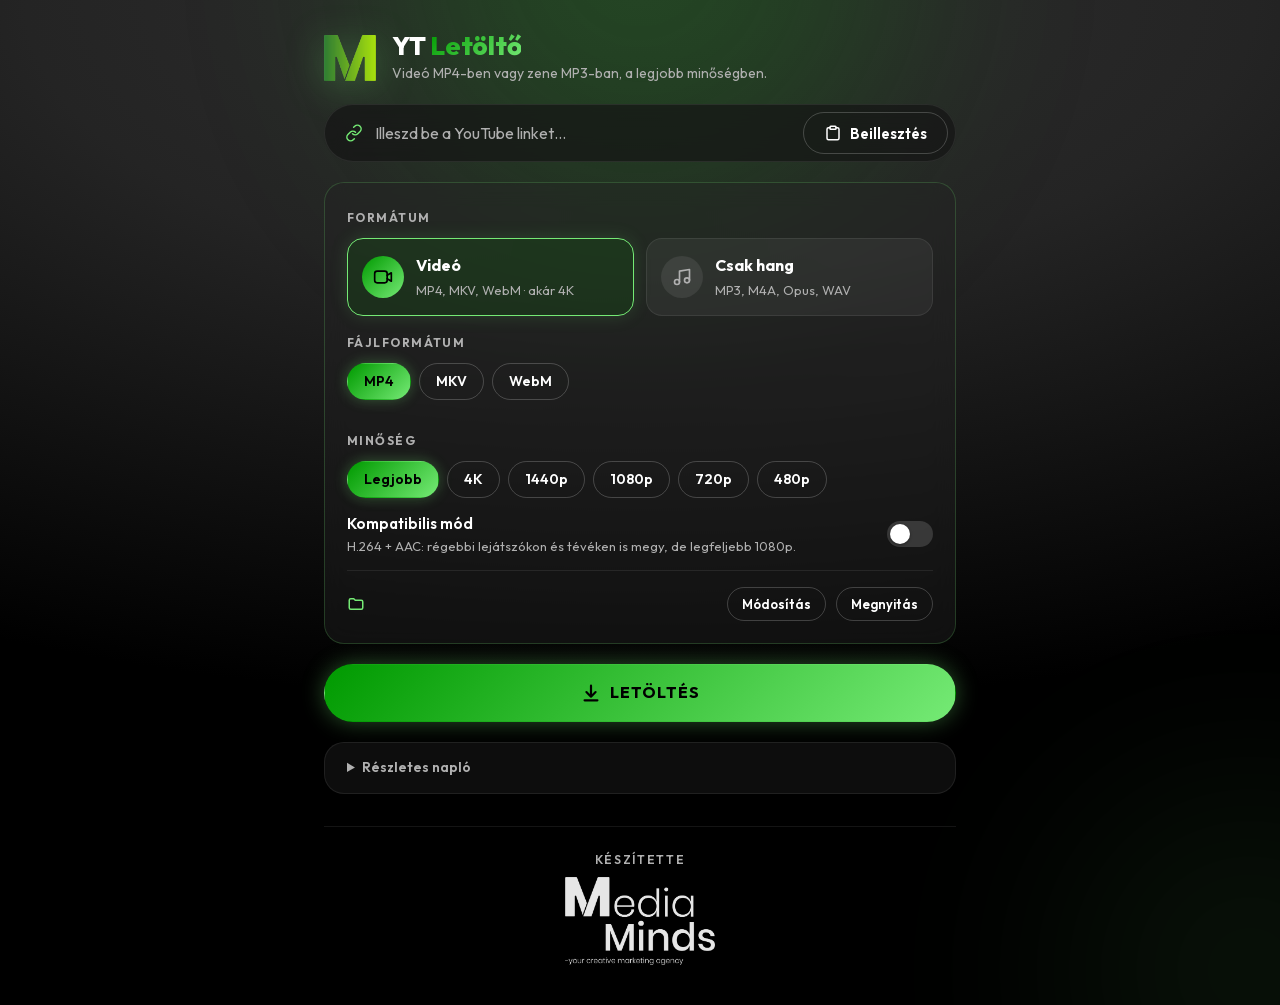
==== ytletolto/web/index.html @ e1b84806 "Lejátszási lista elemeinek kijelölése letöltésre" ====
<!doctype html>
<html lang="hu">
<head>
  <meta charset="utf-8">
  <meta name="viewport" content="width=device-width, initial-scale=1">
  <title>YT Letöltő</title>
  <link rel="stylesheet" href="app.css">
</head>
<body>
  <div class="glow glow-a"></div>
  <div class="glow glow-b"></div>

  <main class="page">
    <header class="brand">
      <img src="mm-mark.png" alt="MediaMinds" class="brand-logo">
      <div>
        <h1>YT <span class="gradient-text">Letöltő</span></h1>
        <p class="muted">Videó MP4-ben vagy zene MP3-ban, a legjobb minőségben.</p>
      </div>
    </header>

    <section class="hero">
      <form class="url-bar" id="url-form" autocomplete="off">
        <svg class="url-icon" viewBox="0 0 24 24" aria-hidden="true"><path d="M10 13a5 5 0 0 0 7.07 0l3-3a5 5 0 0 0-7.07-7.07l-1.5 1.5M14 11a5 5 0 0 0-7.07 0l-3 3a5 5 0 0 0 7.07 7.07l1.5-1.5"/></svg>
        <input id="url" type="url" placeholder="Illeszd be a YouTube linket…" spellcheck="false" aria-label="YouTube link">
        <button type="button" class="btn btn-ghost" id="paste-btn">
          <svg viewBox="0 0 24 24" aria-hidden="true"><rect x="8" y="3" width="8" height="4" rx="1"/><path d="M16 5h2a2 2 0 0 1 2 2v12a2 2 0 0 1-2 2H6a2 2 0 0 1-2-2V7a2 2 0 0 1 2-2h2"/></svg>
          Beillesztés
        </button>
      </form>

      <div class="preview" id="preview" hidden>
        <div class="thumb" id="thumb">
          <span class="badge" id="badge" hidden></span>
          <span class="duration" id="duration" hidden></span>
        </div>
        <div class="preview-body">
          <p class="eyebrow" id="preview-kind">Videó</p>
          <h2 id="title"></h2>
          <p class="muted" id="uploader"></p>
        </div>
      </div>
      <div class="preview preview-skeleton" id="skeleton" hidden>
        <div class="thumb shimmer"></div>
        <div class="preview-body">
          <div class="line shimmer" style="width: 30%"></div>
          <div class="line line-lg shimmer"></div>
          <div class="line shimmer" style="width: 45%"></div>
        </div>
      </div>
      <p class="inline-error" id="probe-error" hidden></p>
    </section>

    <section class="card playlist-card" id="playlist-card" aria-label="A lejátszási lista elemei" hidden>
      <div class="playlist-head">
        <div>
          <h3 class="card-title">A lista elemei</h3>
          <p class="hint" id="playlist-summary"></p>
        </div>
        <div class="playlist-bulk">
          <button type="button" class="btn btn-ghost btn-sm" data-select="all">Mind kijelölése</button>
          <button type="button" class="btn btn-ghost btn-sm" data-select="none">Kijelölés törlése</button>
          <button type="button" class="btn btn-ghost btn-sm" data-all="video">Mind videó</button>
          <button type="button" class="btn btn-ghost btn-sm" data-all="audio">Mind hang</button>
        </div>
      </div>
      <ol class="playlist-items" id="playlist-items"></ol>
      <div class="playlist-loading" id="playlist-loading" hidden>
        <div class="line shimmer"></div>
        <div class="line shimmer"></div>
        <div class="line shimmer"></div>
      </div>
      <p class="inline-error" id="playlist-error" hidden></p>
    </section>

    <!-- autocomplete="off": a motor ne állítsa vissza az űrlapot a mentett beállítások helyett -->
    <form class="card" autocomplete="off" onsubmit="return false">
      <h3 class="card-title" id="mode-title">Formátum</h3>
      <div class="format-grid" role="radiogroup" id="mode-grid">
        <label class="format-option">
          <input type="radio" name="mode" value="video" checked>
          <span class="format-box">
            <span class="format-icon"><svg viewBox="0 0 24 24"><rect x="2" y="5" width="15" height="14" rx="3"/><path d="m17 10 5-3v10l-5-3"/></svg></span>
            <span><strong>Videó</strong><small>MP4, MKV, WebM · akár 4K</small></span>
          </span>
        </label>
        <label class="format-option">
          <input type="radio" name="mode" value="audio">
          <span class="format-box">
            <span class="format-icon"><svg viewBox="0 0 24 24"><path d="M9 18V5l12-2v13"/><circle cx="6" cy="18" r="3"/><circle cx="18" cy="16" r="3"/></svg></span>
            <span><strong>Csak hang</strong><small>MP3, M4A, Opus, WAV</small></span>
          </span>
        </label>
      </div>

      <div class="format-options" id="video-options">
        <h3 class="card-title" id="video-format-title">Fájlformátum</h3>
        <div class="chips" role="radiogroup" id="container">
          <label><input type="radio" name="container" value="mp4" checked><span>MP4</span></label>
          <label><input type="radio" name="container" value="mkv"><span>MKV</span></label>
          <label><input type="radio" name="container" value="webm"><span>WebM</span></label>
        </div>
        <p class="hint" id="container-hint"></p>

        <h3 class="card-title">Minőség</h3>
        <div class="chips" role="radiogroup" id="quality">
          <label><input type="radio" name="quality" value="best" checked><span>Legjobb</span></label>
          <label><input type="radio" name="quality" value="2160"><span>4K</span></label>
          <label><input type="radio" name="quality" value="1440"><span>1440p</span></label>
          <label><input type="radio" name="quality" value="1080"><span>1080p</span></label>
          <label><input type="radio" name="quality" value="720"><span>720p</span></label>
          <label><input type="radio" name="quality" value="480"><span>480p</span></label>
        </div>
        <label class="switch-row" id="compatible-row">
          <span>
            <strong>Kompatibilis mód</strong>
            <small>H.264 + AAC: régebbi lejátszókon és tévéken is megy, de legfeljebb 1080p.</small>
          </span>
          <input type="checkbox" id="compatible" class="switch">
        </label>
      </div>

      <div class="format-options" id="audio-options" hidden>
        <h3 class="card-title" id="audio-format-title">Fájlformátum</h3>
        <div class="chips" role="radiogroup" id="audio-format">
          <label><input type="radio" name="audio_format" value="mp3" checked><span>MP3</span></label>
          <label><input type="radio" name="audio_format" value="m4a"><span>M4A</span></label>
          <label><input type="radio" name="audio_format" value="opus"><span>Opus</span></label>
          <label><input type="radio" name="audio_format" value="wav"><span>WAV</span></label>
        </div>
        <p class="hint" id="audio-format-hint"></p>
      </div>

      <label class="switch-row" id="playlist-row" hidden>
        <span>
          <strong>Teljes lejátszási lista</strong>
          <small>A videó egy lejátszási listához tartozik. Bekapcsolva a teljes listát letölti, nem csak ezt a videót; elemenként választhatsz videót vagy hangot.</small>
        </span>
        <input type="checkbox" id="playlist" class="switch">
      </label>

      <div class="folder-row">
        <svg viewBox="0 0 24 24" aria-hidden="true"><path d="M3 7a2 2 0 0 1 2-2h4l2 2h8a2 2 0 0 1 2 2v8a2 2 0 0 1-2 2H5a2 2 0 0 1-2-2z"/></svg>
        <span class="folder-path" id="folder" title=""></span>
        <button type="button" class="btn btn-ghost btn-sm" id="choose-folder">Módosítás</button>
        <button type="button" class="btn btn-ghost btn-sm" id="open-folder">Megnyitás</button>
      </div>
    </form>

    <section class="action">
      <button class="btn btn-primary" id="download-btn">
        <svg viewBox="0 0 24 24" aria-hidden="true"><path d="M12 4v12m0 0-5-5m5 5 5-5M5 20h14"/></svg>
        <span id="download-label">Letöltés</span>
      </button>

      <div class="progress-card" id="progress" hidden>
        <div class="progress-head">
          <span id="progress-label">Előkészítés…</span>
          <span class="progress-pct" id="progress-pct"></span>
        </div>
        <div class="bar"><div class="bar-fill" id="bar-fill"></div></div>
        <div class="progress-foot">
          <span class="muted" id="progress-meta"></span>
          <button class="btn btn-ghost btn-sm" id="cancel-btn">Mégse</button>
        </div>
      </div>

      <div class="result" id="result" hidden>
        <div class="result-icon" id="result-icon"></div>
        <div class="result-body">
          <strong id="result-title"></strong>
          <ul class="files" id="files"></ul>
        </div>
        <button class="btn btn-ghost btn-sm" id="result-close" aria-label="Bezárás">✕</button>
      </div>
    </section>

    <details class="log">
      <summary>Részletes napló</summary>
      <pre id="log"></pre>
    </details>

    <p class="warning-banner" id="tools-warning" hidden></p>

    <footer class="footer">
      <span>Készítette</span>
      <img src="mm-wordmark.png" alt="MediaMinds – your creative marketing agency">
    </footer>
  </main>

  <script src="app.js"></script>
</body>
</html>
---- ytletolto/web/app.css ----
/* Színvilág: a MediaMinds (mediaminds.hu) arculata – sötét háttér, zöld színátmenet, Outfit betű. */

@font-face {
  font-family: "Outfit";
  font-style: normal;
  font-weight: 300 800;
  font-display: swap;
  src: url(fonts/outfit-latin-ext.woff2) format("woff2");
  unicode-range: U+0100-02BA, U+02BD-02C5, U+02C7-02CC, U+02CE-02D7, U+02DD-02FF, U+0304, U+0308, U+0329, U+1D00-1DBF, U+1E00-1E9F, U+1EF2-1EFF, U+2020, U+20A0-20AB, U+20AD-20C4, U+2113, U+2C60-2C7F, U+A720-A7FF;
}

@font-face {
  font-family: "Outfit";
  font-style: normal;
  font-weight: 300 800;
  font-display: swap;
  src: url(fonts/outfit-latin.woff2) format("woff2");
  unicode-range: U+0000-00FF, U+0131, U+0152-0153, U+02BB-02BC, U+02C6, U+02DA, U+02DC, U+0304, U+0308, U+0329, U+2000-206F, U+20AC, U+2122, U+2191, U+2193, U+2212, U+2215, U+FEFF, U+FFFD;
}

:root {
  --bg: #242424;
  --bg-deep: #000000;
  --surface: rgba(255, 255, 255, 0.05);
  --surface-strong: rgba(255, 255, 255, 0.08);
  --border: rgba(255, 255, 255, 0.08);
  --border-strong: rgba(255, 255, 255, 0.2);
  --glass-border: rgba(117, 234, 117, 0.2);
  --text: #ffffff;
  --muted: #b0b0b0;
  --green: #009a00;
  --green-light: #75ea75;
  --gradient: linear-gradient(135deg, var(--green), var(--green-light));
  --on-gradient: #000000;
  --danger: #ff6b6b;
  --warning: #e3c341;
  --glow: 0 0 22px rgba(117, 234, 117, 0.35);
  --radius: 20px;
  --ease: cubic-bezier(0.25, 0.8, 0.25, 1);
  color-scheme: dark;
}

* { box-sizing: border-box; }

html, body { margin: 0; min-height: 100%; }

html { background: var(--bg-deep); }

body {
  background: radial-gradient(ellipse 120% 70% at 50% 0%, #2e2e2e 0%, var(--bg) 40%, var(--bg-deep) 100%) no-repeat;
  color: var(--text);
  font: 15px/1.55 "Outfit", "Segoe UI", -apple-system, BlinkMacSystemFont, system-ui, sans-serif;
  -webkit-font-smoothing: antialiased;
  overflow-x: hidden;
  user-select: none;
  -webkit-user-select: none;
}

svg { width: 18px; height: 18px; fill: none; stroke: currentColor; stroke-width: 2; stroke-linecap: round; stroke-linejoin: round; flex: none; }

[hidden] { display: none !important; }

.muted { color: var(--muted); }

.gradient-text { background: var(--gradient); -webkit-background-clip: text; background-clip: text; color: transparent; }

/* Háttér fény */
.glow { position: fixed; border-radius: 50%; filter: blur(110px); pointer-events: none; z-index: 0; }
.glow-a { width: 520px; height: 520px; background: var(--green); top: -300px; left: 50%; transform: translateX(-50%); opacity: 0.22; }
.glow-b { width: 380px; height: 380px; background: var(--green-light); bottom: -260px; right: -160px; opacity: 0.08; }

.page {
  position: relative;
  z-index: 1;
  max-width: 680px;
  margin: 0 auto;
  padding: 32px 24px 40px;
  display: flex;
  flex-direction: column;
  gap: 20px;
}

/* Fejléc */
.brand { display: flex; align-items: center; gap: 16px; }
.brand-logo { width: 52px; height: auto; filter: drop-shadow(0 6px 18px rgba(117, 234, 117, 0.3)); }
.brand h1 { margin: 0; font-size: 26px; font-weight: 800; letter-spacing: -0.01em; line-height: 1.1; }
.brand p { margin: 2px 0 0; font-size: 14px; }

/* Link mező */
.hero { display: flex; flex-direction: column; gap: 14px; }

.url-bar {
  display: flex;
  align-items: center;
  gap: 10px;
  padding: 7px 7px 7px 20px;
  background: rgba(20, 20, 20, 0.7);
  border: 1px solid var(--border);
  border-radius: 50px;
  backdrop-filter: blur(12px);
  transition: border-color 0.3s var(--ease), box-shadow 0.3s var(--ease);
}
.url-bar:focus-within { border-color: var(--green-light); box-shadow: 0 0 0 4px rgba(117, 234, 117, 0.12), var(--glow); }
.url-icon { color: var(--green-light); }
.url-bar input {
  flex: 1;
  min-width: 0;
  height: 42px;
  border: 0;
  outline: 0;
  background: transparent;
  color: var(--text);
  font: inherit;
  font-size: 16px;
  user-select: text;
  -webkit-user-select: text;
}
.url-bar input::placeholder { color: var(--muted); }

/* Gombok */
.btn {
  display: inline-flex;
  align-items: center;
  justify-content: center;
  gap: 8px;
  height: 42px;
  padding: 0 20px;
  border: 1px solid transparent;
  border-radius: 50px;
  font: inherit;
  font-weight: 600;
  color: var(--text);
  background: none;
  cursor: pointer;
  white-space: nowrap;
  transition: background 0.3s var(--ease), border-color 0.3s var(--ease), box-shadow 0.3s var(--ease), transform 0.15s var(--ease), opacity 0.2s;
}
.btn:active { transform: scale(0.97); }
.btn:focus-visible { outline: 2px solid var(--green-light); outline-offset: 3px; }
.btn-ghost { border-color: var(--border-strong); }
.btn-ghost:hover { border-color: var(--green-light); color: var(--green-light); }
.btn-sm { height: 34px; padding: 0 14px; font-size: 13px; }

.btn-primary {
  width: 100%;
  height: 58px;
  font-size: 16px;
  font-weight: 700;
  text-transform: uppercase;
  letter-spacing: 0.06em;
  color: var(--on-gradient);
  background: var(--gradient);
  box-shadow: var(--glow);
}
.btn-primary:hover { box-shadow: 0 0 34px rgba(117, 234, 117, 0.55); transform: translateY(-1px); }
.btn-primary svg { width: 22px; height: 22px; stroke-width: 2.4; }
.btn-primary:disabled { opacity: 0.4; cursor: not-allowed; box-shadow: none; transform: none; }

/* Előnézet */
.preview {
  display: grid;
  grid-template-columns: 200px 1fr;
  gap: 16px;
  padding: 12px;
  background: var(--surface);
  border: 1px solid var(--glass-border);
  border-radius: var(--radius);
  backdrop-filter: blur(12px);
  animation: rise 0.35s var(--ease);
}
.thumb {
  position: relative;
  aspect-ratio: 16 / 9;
  border-radius: 14px;
  background: var(--surface-strong) center / cover no-repeat;
  overflow: hidden;
}
.badge, .duration {
  position: absolute;
  padding: 2px 8px;
  border-radius: 50px;
  font-size: 12px;
  font-weight: 700;
  color: #fff;
  background: rgba(0, 0, 0, 0.75);
}
.badge { top: 8px; left: 8px; color: var(--on-gradient); background: var(--gradient); }
.duration { right: 8px; bottom: 8px; }
.preview-body { min-width: 0; display: flex; flex-direction: column; justify-content: center; gap: 4px; }
.preview-body h2 {
  margin: 0;
  font-size: 18px;
  line-height: 1.3;
  font-weight: 700;
  display: -webkit-box;
  -webkit-line-clamp: 2;
  -webkit-box-orient: vertical;
  overflow: hidden;
}
.preview-body p { margin: 0; font-size: 14px; }
.eyebrow { font-size: 12px !important; font-weight: 700; text-transform: uppercase; letter-spacing: 0.1em; color: var(--green-light); }

.line { height: 12px; border-radius: 6px; margin: 4px 0; }
.line-lg { height: 18px; width: 85%; }
.shimmer {
  background: linear-gradient(90deg, var(--surface-strong) 0%, rgba(117, 234, 117, 0.14) 50%, var(--surface-strong) 100%);
  background-size: 200% 100%;
  animation: shimmer 1.2s linear infinite;
}

.inline-error { margin: 0; padding: 10px 18px; border-radius: 50px; color: var(--danger); background: rgba(255, 107, 107, 0.1); font-size: 14px; }

/* Kártya */
.card {
  display: flex;
  flex-direction: column;
  gap: 14px;
  padding: 22px;
  background: rgba(36, 36, 36, 0.4);
  border: 1px solid var(--glass-border);
  border-radius: var(--radius);
  backdrop-filter: blur(12px);
}
.card-title { margin: 4px 0 -4px; font-size: 12px; font-weight: 700; text-transform: uppercase; letter-spacing: 0.12em; color: var(--muted); }
.format-options { display: flex; flex-direction: column; gap: 14px; }
.hint { margin: -4px 0 4px; color: var(--muted); font-size: 13px; }

.format-grid { display: grid; grid-template-columns: 1fr 1fr; gap: 12px; }
.format-option input, .chips input { position: absolute; opacity: 0; pointer-events: none; }
.format-box {
  display: flex;
  align-items: center;
  gap: 12px;
  padding: 14px;
  background: var(--surface);
  border: 1.5px solid var(--border);
  border-radius: 16px;
  cursor: pointer;
  transition: border-color 0.3s var(--ease), background 0.3s var(--ease), box-shadow 0.3s var(--ease);
}
.format-box:hover { border-color: var(--glass-border); }
.format-box strong { display: block; font-size: 16px; font-weight: 700; }
.format-box small { color: var(--muted); font-size: 13px; }
.format-icon { display: grid; place-items: center; width: 42px; height: 42px; border-radius: 50%; background: var(--surface-strong); color: var(--muted); transition: background 0.3s var(--ease), color 0.3s var(--ease); }
.format-icon svg { width: 20px; height: 20px; }
.format-option input:checked + .format-box { border-color: var(--green-light); background: rgba(0, 154, 0, 0.12); box-shadow: 0 0 18px rgba(117, 234, 117, 0.15); }
.format-option input:checked + .format-box .format-icon { background: var(--gradient); color: var(--on-gradient); }
.format-option input:focus-visible + .format-box { outline: 2px solid var(--green-light); outline-offset: 3px; }

.chips { display: flex; flex-wrap: wrap; gap: 8px; }
.chips span {
  display: inline-block;
  padding: 7px 16px;
  border: 1px solid var(--border-strong);
  border-radius: 50px;
  font-size: 14px;
  font-weight: 600;
  cursor: pointer;
  transition: all 0.3s var(--ease);
}
.chips span:hover { border-color: var(--green-light); color: var(--green-light); }
.chips input:checked + span { color: var(--on-gradient); background: var(--gradient); border-color: transparent; box-shadow: 0 0 14px rgba(117, 234, 117, 0.3); }
.chips input:disabled + span { opacity: 0.3; cursor: not-allowed; color: var(--text); border-color: var(--border-strong); }
.chips input:checked:disabled + span { color: var(--on-gradient); }
.chips input:focus-visible + span { outline: 2px solid var(--green-light); outline-offset: 3px; }

.switch-row { display: flex; align-items: center; justify-content: space-between; gap: 16px; cursor: pointer; }
.switch-row strong { display: block; font-size: 15px; font-weight: 600; }
.switch-row small { display: block; color: var(--muted); font-size: 13px; }
.switch {
  appearance: none;
  -webkit-appearance: none;
  flex: none;
  position: relative;
  width: 46px;
  height: 26px;
  margin: 0;
  border-radius: 50px;
  background: rgba(255, 255, 255, 0.15);
  cursor: pointer;
  transition: background 0.3s var(--ease), box-shadow 0.3s var(--ease);
}
.switch::after {
  content: "";
  position: absolute;
  top: 3px;
  left: 3px;
  width: 20px;
  height: 20px;
  border-radius: 50%;
  background: #fff;
  box-shadow: 0 1px 3px rgba(0, 0, 0, 0.4);
  transition: transform 0.3s var(--ease), background 0.3s var(--ease);
}
.switch:checked { background: var(--gradient); box-shadow: 0 0 12px rgba(117, 234, 117, 0.35); }
.switch:checked::after { transform: translateX(20px); background: #000; }
.switch:focus-visible { outline: 2px solid var(--green-light); outline-offset: 3px; }


/* Lejátszási lista elemei */
.playlist-card { animation: rise 0.35s var(--ease); }
.playlist-head { display: flex; align-items: flex-start; justify-content: space-between; gap: 12px; flex-wrap: wrap; }
.playlist-head .hint { margin: 8px 0 0; }
.playlist-bulk { display: flex; gap: 8px; flex-wrap: wrap; }
.playlist-select { flex: none; width: 18px; height: 18px; accent-color: var(--accent, #6ee787); cursor: pointer; }
.playlist-item.unselected .playlist-text, .playlist-item.unselected .playlist-thumb { opacity: 0.45; }
.playlist-items {
  list-style: none;
  margin: 0 -8px;
  padding: 0;
  max-height: 340px;
  overflow-y: auto;
  display: flex;
  flex-direction: column;
  gap: 2px;
}
.playlist-item { display: flex; align-items: center; gap: 12px; padding: 6px 8px; border-radius: 12px; transition: background 0.2s var(--ease); }
.playlist-item:hover { background: var(--surface); }
.playlist-index { flex: none; width: 28px; text-align: right; color: var(--muted); font-size: 13px; font-variant-numeric: tabular-nums; }
.playlist-thumb { flex: none; width: 64px; aspect-ratio: 16 / 9; object-fit: cover; border-radius: 8px; background: var(--surface-strong); }
.playlist-text { flex: 1; min-width: 0; display: flex; flex-direction: column; }
.playlist-title { overflow: hidden; text-overflow: ellipsis; white-space: nowrap; font-size: 14px; font-weight: 600; }
.playlist-text small { color: var(--muted); font-size: 12px; font-variant-numeric: tabular-nums; }
.playlist-loading { display: flex; flex-direction: column; gap: 10px; }
.playlist-loading .line { height: 36px; border-radius: 12px; margin: 0; }

.segmented { flex: none; display: inline-flex; padding: 3px; border: 1px solid var(--border-strong); border-radius: 50px; }
.segmented button {
  height: 28px;
  padding: 0 12px;
  border: 0;
  border-radius: 50px;
  font: inherit;
  font-size: 13px;
  font-weight: 600;
  color: var(--muted);
  background: none;
  cursor: pointer;
  transition: color 0.2s var(--ease), background 0.2s var(--ease);
}
.segmented button:hover { color: var(--green-light); }
.segmented button[aria-pressed="true"] { color: var(--on-gradient); background: var(--gradient); }
.segmented button:focus-visible { outline: 2px solid var(--green-light); outline-offset: 2px; }
.segmented button:disabled { cursor: not-allowed; opacity: 0.6; }

.folder-row {
  display: flex;
  align-items: center;
  gap: 10px;
  padding-top: 16px;
  border-top: 1px solid var(--border);
  color: var(--green-light);
}
.folder-path { flex: 1; min-width: 0; overflow: hidden; text-overflow: ellipsis; white-space: nowrap; color: var(--text); font-size: 14px; direction: rtl; text-align: left; }

/* Folyamat és eredmény */
.action { display: flex; flex-direction: column; gap: 14px; }

.progress-card, .result {
  padding: 18px 22px;
  background: rgba(36, 36, 36, 0.4);
  border: 1px solid var(--glass-border);
  border-radius: var(--radius);
  backdrop-filter: blur(12px);
  animation: rise 0.35s var(--ease);
}
.progress-head, .progress-foot { display: flex; align-items: center; justify-content: space-between; gap: 12px; }
.progress-head { font-weight: 600; }
.progress-pct { font-variant-numeric: tabular-nums; font-size: 24px; font-weight: 800; background: var(--gradient); -webkit-background-clip: text; background-clip: text; color: transparent; }
.progress-foot { margin-top: 10px; font-size: 13px; font-variant-numeric: tabular-nums; }
.bar { height: 10px; margin-top: 12px; border-radius: 50px; background: rgba(255, 255, 255, 0.08); overflow: hidden; }
.bar-fill { height: 100%; width: 0%; border-radius: inherit; background: var(--gradient); box-shadow: 0 0 12px rgba(117, 234, 117, 0.6); transition: width 0.25s ease-out; }
.bar.indeterminate .bar-fill { width: 35% !important; animation: slide 1.1s ease-in-out infinite; }

.result { display: flex; align-items: flex-start; gap: 14px; }
.result-icon { display: grid; place-items: center; flex: none; width: 38px; height: 38px; border-radius: 50%; font-weight: 800; }
.result.ok .result-icon { color: var(--on-gradient); background: var(--gradient); box-shadow: var(--glow); }
.result.fail .result-icon { color: #fff; background: var(--danger); }
.result-body { flex: 1; min-width: 0; padding-top: 7px; }
.files { list-style: none; margin: 8px 0 0; padding: 0; display: flex; flex-direction: column; gap: 6px; }
.files li { display: flex; align-items: center; gap: 10px; }
.files span { flex: 1; min-width: 0; overflow: hidden; text-overflow: ellipsis; white-space: nowrap; font-size: 14px; color: var(--muted); }

/* Napló */
.log { padding: 4px 22px; border: 1px solid var(--border); border-radius: var(--radius); background: var(--surface); }
.log summary { padding: 10px 0; cursor: pointer; color: var(--muted); font-size: 14px; font-weight: 600; }
.log summary:hover { color: var(--green-light); }
.log pre {
  max-height: 220px;
  margin: 0 0 14px;
  overflow: auto;
  font: 12px/1.6 ui-monospace, "Cascadia Mono", Consolas, Menlo, monospace;
  color: var(--muted);
  white-space: pre-wrap;
  word-break: break-all;
  user-select: text;
  -webkit-user-select: text;
}
.log .warning { color: var(--warning); }
.log .error { color: var(--danger); }

.warning-banner { margin: 0; padding: 12px 18px; border-radius: 14px; background: rgba(227, 195, 65, 0.1); color: var(--warning); font-size: 14px; }

/* Lábléc */
.footer { display: flex; flex-direction: column; align-items: center; gap: 8px; margin-top: 12px; padding-top: 24px; border-top: 1px solid var(--border); }
.footer span { font-size: 12px; font-weight: 600; text-transform: uppercase; letter-spacing: 0.14em; color: var(--muted); }
.footer img { width: 150px; height: auto; opacity: 0.9; }

@keyframes rise { from { opacity: 0; transform: translateY(8px); } to { opacity: 1; transform: none; } }
@keyframes shimmer { to { background-position: -200% 0; } }
@keyframes slide { 0% { transform: translateX(-100%); } 100% { transform: translateX(290%); } }

@media (max-width: 560px) {
  .preview { grid-template-columns: 1fr; }
  .format-grid { grid-template-columns: 1fr; }
  .playlist-thumb { display: none; }
}

@media (prefers-reduced-motion: reduce) {
  *, *::before, *::after { animation: none !important; transition: none !important; }
}
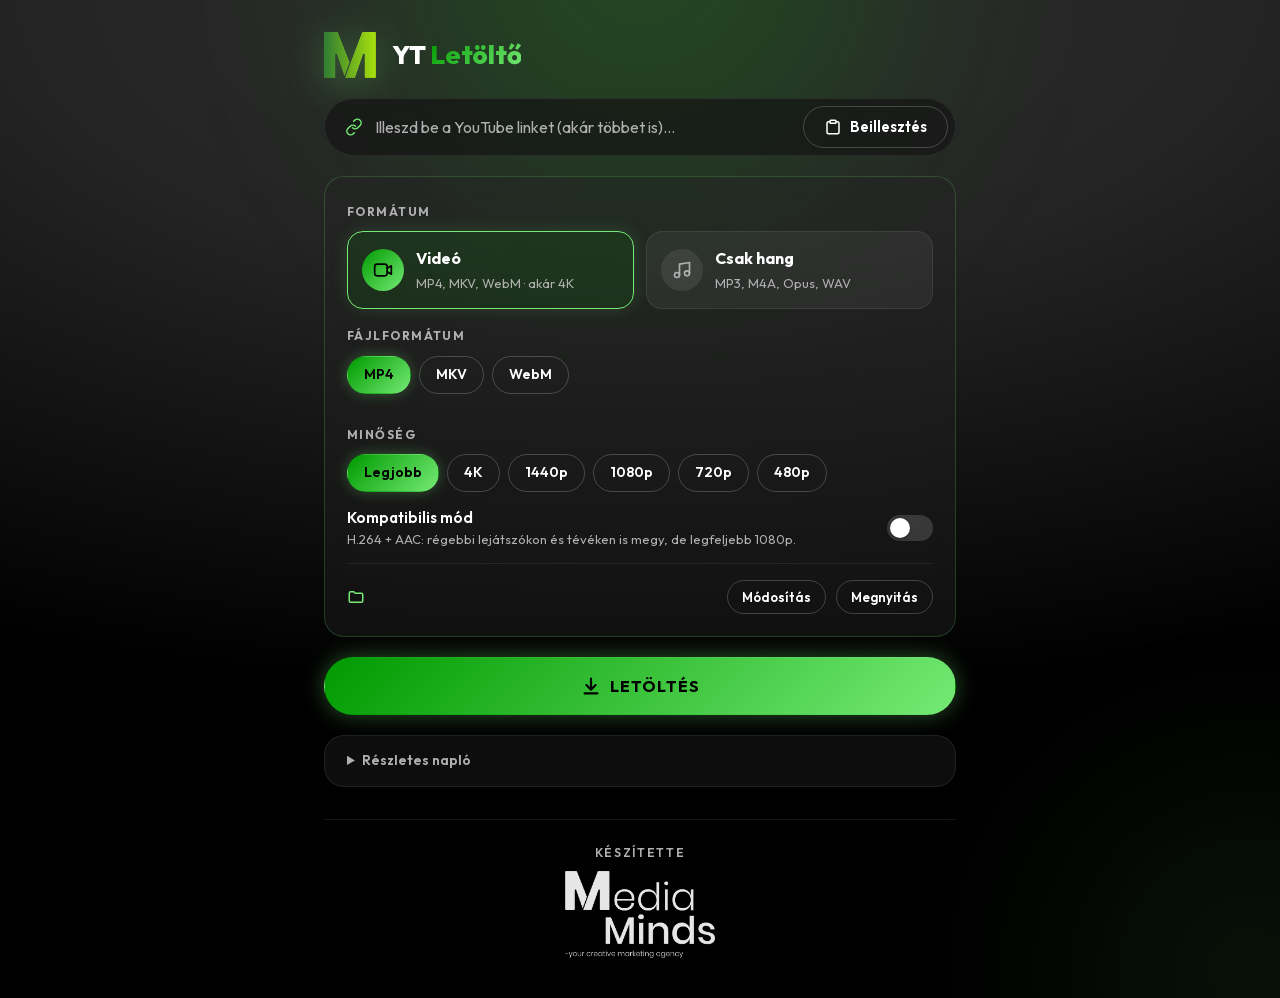
==== commit b3949b3d: "Merge playlist item selection into main" ====
--- a/ytletolto/web/index.html
+++ b/ytletolto/web/index.html
@@ -13,16 +13,13 @@
   <main class="page">
     <header class="brand">
       <img src="mm-mark.png" alt="MediaMinds" class="brand-logo">
-      <div>
-        <h1>YT <span class="gradient-text">Letöltő</span></h1>
-        <p class="muted">Videó MP4-ben vagy zene MP3-ban, a legjobb minőségben.</p>
-      </div>
+      <h1>YT <span class="gradient-text">Letöltő</span></h1>
     </header>
 
     <section class="hero">
       <form class="url-bar" id="url-form" autocomplete="off">
         <svg class="url-icon" viewBox="0 0 24 24" aria-hidden="true"><path d="M10 13a5 5 0 0 0 7.07 0l3-3a5 5 0 0 0-7.07-7.07l-1.5 1.5M14 11a5 5 0 0 0-7.07 0l-3 3a5 5 0 0 0 7.07 7.07l1.5-1.5"/></svg>
-        <input id="url" type="url" placeholder="Illeszd be a YouTube linket…" spellcheck="false" aria-label="YouTube link">
+        <input id="url" type="url" placeholder="Illeszd be a YouTube linket (akár többet is)…" spellcheck="false" aria-label="YouTube link">
         <button type="button" class="btn btn-ghost" id="paste-btn">
           <svg viewBox="0 0 24 24" aria-hidden="true"><rect x="8" y="3" width="8" height="4" rx="1"/><path d="M16 5h2a2 2 0 0 1 2 2v12a2 2 0 0 1-2 2H6a2 2 0 0 1-2-2V7a2 2 0 0 1 2-2h2"/></svg>
           Beillesztés
@@ -48,7 +45,16 @@
           <div class="line shimmer" style="width: 45%"></div>
         </div>
       </div>
+      <div class="batch" id="batch" hidden>
+        <div class="batch-head">
+          <p class="eyebrow" id="batch-count"></p>
+          <button type="button" class="btn btn-ghost btn-sm" id="batch-clear">Mégse</button>
+        </div>
+        <ul class="batch-list" id="batch-list"></ul>
+      </div>
+
       <p class="inline-error" id="probe-error" hidden></p>
+      <p class="inline-note" id="notice" hidden></p>
     </section>
 
     <section class="card playlist-card" id="playlist-card" aria-label="A lejátszási lista elemei" hidden>
@@ -152,27 +158,15 @@
         <svg viewBox="0 0 24 24" aria-hidden="true"><path d="M12 4v12m0 0-5-5m5 5 5-5M5 20h14"/></svg>
         <span id="download-label">Letöltés</span>
       </button>
+    </section>
 
-      <div class="progress-card" id="progress" hidden>
-        <div class="progress-head">
-          <span id="progress-label">Előkészítés…</span>
-          <span class="progress-pct" id="progress-pct"></span>
-        </div>
-        <div class="bar"><div class="bar-fill" id="bar-fill"></div></div>
-        <div class="progress-foot">
-          <span class="muted" id="progress-meta"></span>
-          <button class="btn btn-ghost btn-sm" id="cancel-btn">Mégse</button>
-        </div>
+    <section class="card queue" id="queue" hidden>
+      <div class="queue-head">
+        <h3 class="card-title">Letöltési sor</h3>
+        <span class="queue-count" id="queue-count"></span>
+        <button type="button" class="btn btn-ghost btn-sm" id="clear-finished" hidden>Befejezettek törlése</button>
       </div>
-
-      <div class="result" id="result" hidden>
-        <div class="result-icon" id="result-icon"></div>
-        <div class="result-body">
-          <strong id="result-title"></strong>
-          <ul class="files" id="files"></ul>
-        </div>
-        <button class="btn btn-ghost btn-sm" id="result-close" aria-label="Bezárás">✕</button>
-      </div>
+      <ul class="queue-list" id="queue-list"></ul>
     </section>
 
     <details class="log">
--- a/ytletolto/web/app.css
+++ b/ytletolto/web/app.css
@@ -84,7 +84,6 @@
 .brand { display: flex; align-items: center; gap: 16px; }
 .brand-logo { width: 52px; height: auto; filter: drop-shadow(0 6px 18px rgba(117, 234, 117, 0.3)); }
 .brand h1 { margin: 0; font-size: 26px; font-weight: 800; letter-spacing: -0.01em; line-height: 1.1; }
-.brand p { margin: 2px 0 0; font-size: 14px; }
 
 /* Link mező */
 .hero { display: flex; flex-direction: column; gap: 14px; }
@@ -209,6 +208,26 @@
 }
 
 .inline-error { margin: 0; padding: 10px 18px; border-radius: 50px; color: var(--danger); background: rgba(255, 107, 107, 0.1); font-size: 14px; }
+.inline-note { margin: 0; padding: 10px 18px; border-radius: 50px; color: var(--muted); background: var(--surface); font-size: 14px; }
+.inline-note.error { color: var(--danger); background: rgba(255, 107, 107, 0.1); }
+
+/* Több beillesztett link */
+.batch {
+  display: flex;
+  flex-direction: column;
+  gap: 8px;
+  padding: 14px 18px;
+  background: var(--surface);
+  border: 1px solid var(--glass-border);
+  border-radius: var(--radius);
+  backdrop-filter: blur(12px);
+  animation: rise 0.35s var(--ease);
+}
+.batch-head { display: flex; align-items: center; justify-content: space-between; gap: 12px; }
+.batch-head .eyebrow { margin: 0; }
+.batch-list { list-style: none; margin: 0; padding: 0; display: flex; flex-direction: column; gap: 4px; font-size: 13px; }
+.batch-list li { overflow: hidden; text-overflow: ellipsis; white-space: nowrap; }
+.batch-list .more { color: var(--muted); }
 
 /* Kártya */
 .card {
@@ -353,33 +372,70 @@
 }
 .folder-path { flex: 1; min-width: 0; overflow: hidden; text-overflow: ellipsis; white-space: nowrap; color: var(--text); font-size: 14px; direction: rtl; text-align: left; }
 
-/* Folyamat és eredmény */
+/* Gomb és letöltési sor */
 .action { display: flex; flex-direction: column; gap: 14px; }
 
-.progress-card, .result {
-  padding: 18px 22px;
-  background: rgba(36, 36, 36, 0.4);
-  border: 1px solid var(--glass-border);
-  border-radius: var(--radius);
-  backdrop-filter: blur(12px);
+.queue-head { display: flex; align-items: center; gap: 12px; min-height: 34px; }
+.queue-head .card-title { margin: 0; }
+.queue-count { flex: 1; color: var(--muted); font-size: 13px; font-variant-numeric: tabular-nums; }
+.queue-list { list-style: none; margin: 0; padding: 0; display: flex; flex-direction: column; gap: 10px; }
+
+.q-item {
+  display: grid;
+  grid-template-columns: 96px minmax(0, 1fr) auto auto;
+  align-items: center;
+  gap: 14px;
+  padding: 10px 12px 10px 10px;
+  background: var(--surface);
+  border: 1px solid var(--border);
+  border-radius: 16px;
   animation: rise 0.35s var(--ease);
-}
-.progress-head, .progress-foot { display: flex; align-items: center; justify-content: space-between; gap: 12px; }
-.progress-head { font-weight: 600; }
-.progress-pct { font-variant-numeric: tabular-nums; font-size: 24px; font-weight: 800; background: var(--gradient); -webkit-background-clip: text; background-clip: text; color: transparent; }
-.progress-foot { margin-top: 10px; font-size: 13px; font-variant-numeric: tabular-nums; }
-.bar { height: 10px; margin-top: 12px; border-radius: 50px; background: rgba(255, 255, 255, 0.08); overflow: hidden; }
+  transition: border-color 0.3s var(--ease), background 0.3s var(--ease);
+}
+.q-item.running { border-color: var(--glass-border); background: rgba(0, 154, 0, 0.08); }
+.q-item.done, .q-item.cancelled { opacity: 0.8; }
+
+.q-thumb {
+  position: relative;
+  display: grid;
+  place-items: center;
+  aspect-ratio: 16 / 9;
+  border-radius: 10px;
+  background: var(--surface-strong) center / cover no-repeat;
+  color: var(--muted);
+}
+.q-thumb.has-image svg { visibility: hidden; }
+.q-item.done .q-thumb::after, .q-item.failed .q-thumb::after {
+  position: absolute;
+  right: -6px;
+  bottom: -6px;
+  display: grid;
+  place-items: center;
+  width: 22px;
+  height: 22px;
+  border-radius: 50%;
+  font-size: 12px;
+  font-weight: 800;
+}
+.q-item.done .q-thumb::after { content: "✓"; color: var(--on-gradient); background: var(--gradient); }
+.q-item.failed .q-thumb::after { content: "!"; color: #fff; background: var(--danger); }
+
+.q-body { min-width: 0; display: flex; flex-direction: column; gap: 2px; }
+.q-title { overflow: hidden; text-overflow: ellipsis; white-space: nowrap; font-size: 14px; font-weight: 600; }
+.q-meta { display: flex; gap: 6px; min-width: 0; font-size: 13px; color: var(--muted); }
+.q-format { flex: none; font-weight: 600; color: var(--green-light); }
+.q-status { min-width: 0; overflow: hidden; text-overflow: ellipsis; white-space: nowrap; font-variant-numeric: tabular-nums; }
+.q-status:not(:empty)::before { content: "·"; margin-right: 6px; }
+.q-item.failed .q-status { color: var(--danger); }
+.q-item .bar { height: 6px; margin-top: 6px; }
+.q-pct { font-size: 18px; font-weight: 800; font-variant-numeric: tabular-nums; background: var(--gradient); -webkit-background-clip: text; background-clip: text; color: transparent; }
+.q-actions { display: flex; gap: 6px; }
+.btn-icon { width: 34px; padding: 0; }
+.btn-icon svg { width: 16px; height: 16px; }
+
+.bar { height: 10px; border-radius: 50px; background: rgba(255, 255, 255, 0.08); overflow: hidden; }
 .bar-fill { height: 100%; width: 0%; border-radius: inherit; background: var(--gradient); box-shadow: 0 0 12px rgba(117, 234, 117, 0.6); transition: width 0.25s ease-out; }
 .bar.indeterminate .bar-fill { width: 35% !important; animation: slide 1.1s ease-in-out infinite; }
-
-.result { display: flex; align-items: flex-start; gap: 14px; }
-.result-icon { display: grid; place-items: center; flex: none; width: 38px; height: 38px; border-radius: 50%; font-weight: 800; }
-.result.ok .result-icon { color: var(--on-gradient); background: var(--gradient); box-shadow: var(--glow); }
-.result.fail .result-icon { color: #fff; background: var(--danger); }
-.result-body { flex: 1; min-width: 0; padding-top: 7px; }
-.files { list-style: none; margin: 8px 0 0; padding: 0; display: flex; flex-direction: column; gap: 6px; }
-.files li { display: flex; align-items: center; gap: 10px; }
-.files span { flex: 1; min-width: 0; overflow: hidden; text-overflow: ellipsis; white-space: nowrap; font-size: 14px; color: var(--muted); }
 
 /* Napló */
 .log { padding: 4px 22px; border: 1px solid var(--border); border-radius: var(--radius); background: var(--surface); }
@@ -413,6 +469,8 @@
 @media (max-width: 560px) {
   .preview { grid-template-columns: 1fr; }
   .format-grid { grid-template-columns: 1fr; }
+  .q-item { grid-template-columns: 72px minmax(0, 1fr) auto; }
+  .q-actions { grid-column: 1 / -1; justify-content: flex-end; }
   .playlist-thumb { display: none; }
 }
 
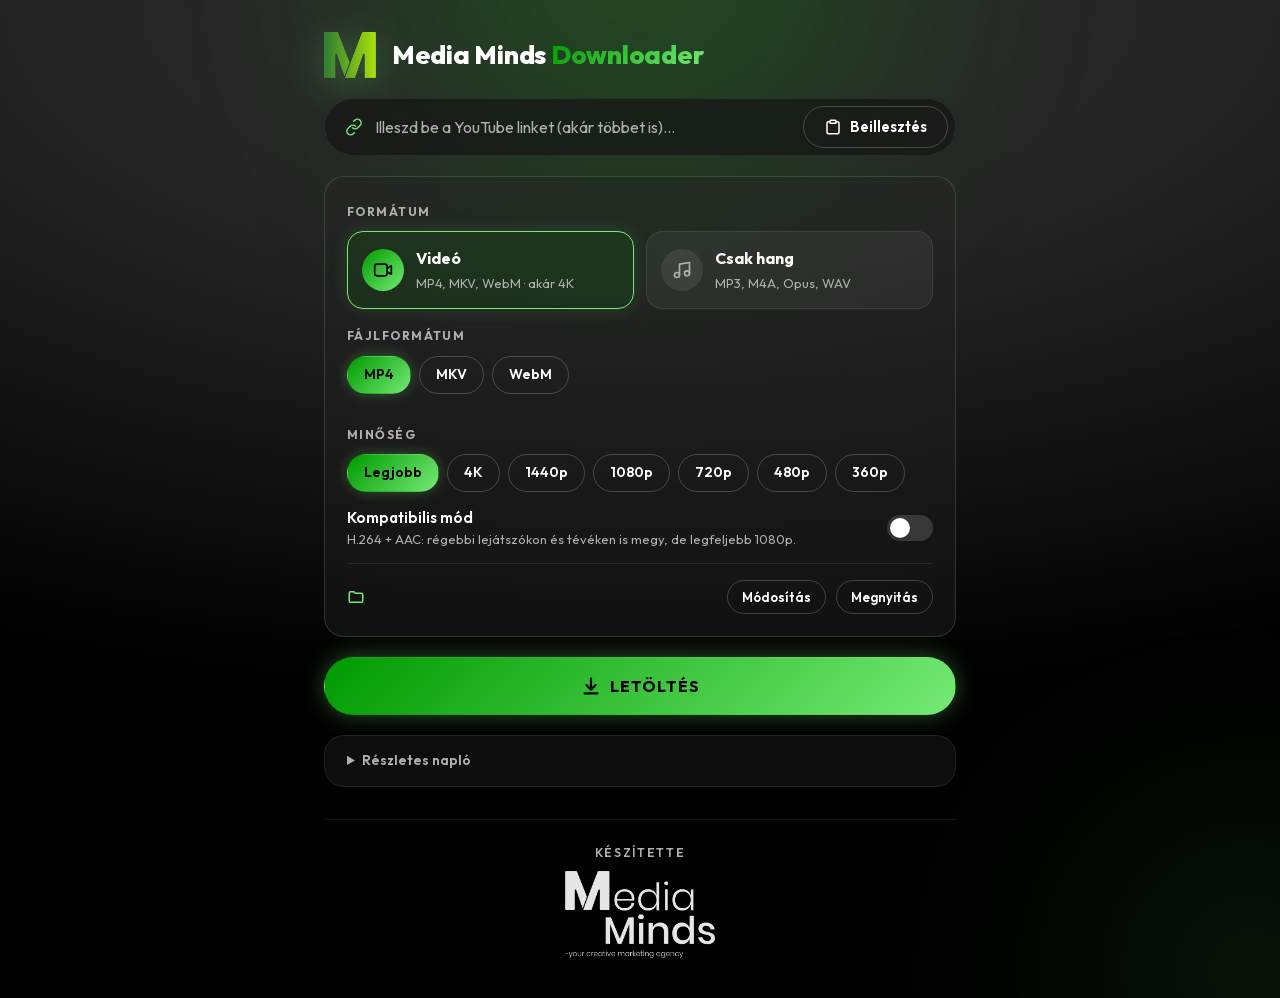
==== commit 0f0a6983: "Add available quality options and Media Minds Downloader branding" ====
--- a/ytletolto/web/index.html
+++ b/ytletolto/web/index.html
@@ -3,7 +3,7 @@
 <head>
   <meta charset="utf-8">
   <meta name="viewport" content="width=device-width, initial-scale=1">
-  <title>YT Letöltő</title>
+  <title>Media Minds Downloader</title>
   <link rel="stylesheet" href="app.css">
 </head>
 <body>
@@ -13,7 +13,7 @@
   <main class="page">
     <header class="brand">
       <img src="mm-mark.png" alt="MediaMinds" class="brand-logo">
-      <h1>YT <span class="gradient-text">Letöltő</span></h1>
+      <h1>Media Minds <span class="gradient-text">Downloader</span></h1>
     </header>
 
     <section class="hero">
@@ -109,14 +109,7 @@
         <p class="hint" id="container-hint"></p>
 
         <h3 class="card-title">Minőség</h3>
-        <div class="chips" role="radiogroup" id="quality">
-          <label><input type="radio" name="quality" value="best" checked><span>Legjobb</span></label>
-          <label><input type="radio" name="quality" value="2160"><span>4K</span></label>
-          <label><input type="radio" name="quality" value="1440"><span>1440p</span></label>
-          <label><input type="radio" name="quality" value="1080"><span>1080p</span></label>
-          <label><input type="radio" name="quality" value="720"><span>720p</span></label>
-          <label><input type="radio" name="quality" value="480"><span>480p</span></label>
-        </div>
+        <div class="chips" role="radiogroup" id="quality"></div>
         <label class="switch-row" id="compatible-row">
           <span>
             <strong>Kompatibilis mód</strong>
--- a/ytletolto/web/app.css
+++ b/ytletolto/web/app.css
@@ -279,8 +279,7 @@
 }
 .chips span:hover { border-color: var(--green-light); color: var(--green-light); }
 .chips input:checked + span { color: var(--on-gradient); background: var(--gradient); border-color: transparent; box-shadow: 0 0 14px rgba(117, 234, 117, 0.3); }
-.chips input:disabled + span { opacity: 0.3; cursor: not-allowed; color: var(--text); border-color: var(--border-strong); }
-.chips input:checked:disabled + span { color: var(--on-gradient); }
+.chips small { margin-left: 6px; font-size: 12px; font-weight: 500; opacity: 0.7; }
 .chips input:focus-visible + span { outline: 2px solid var(--green-light); outline-offset: 3px; }
 
 .switch-row { display: flex; align-items: center; justify-content: space-between; gap: 16px; cursor: pointer; }
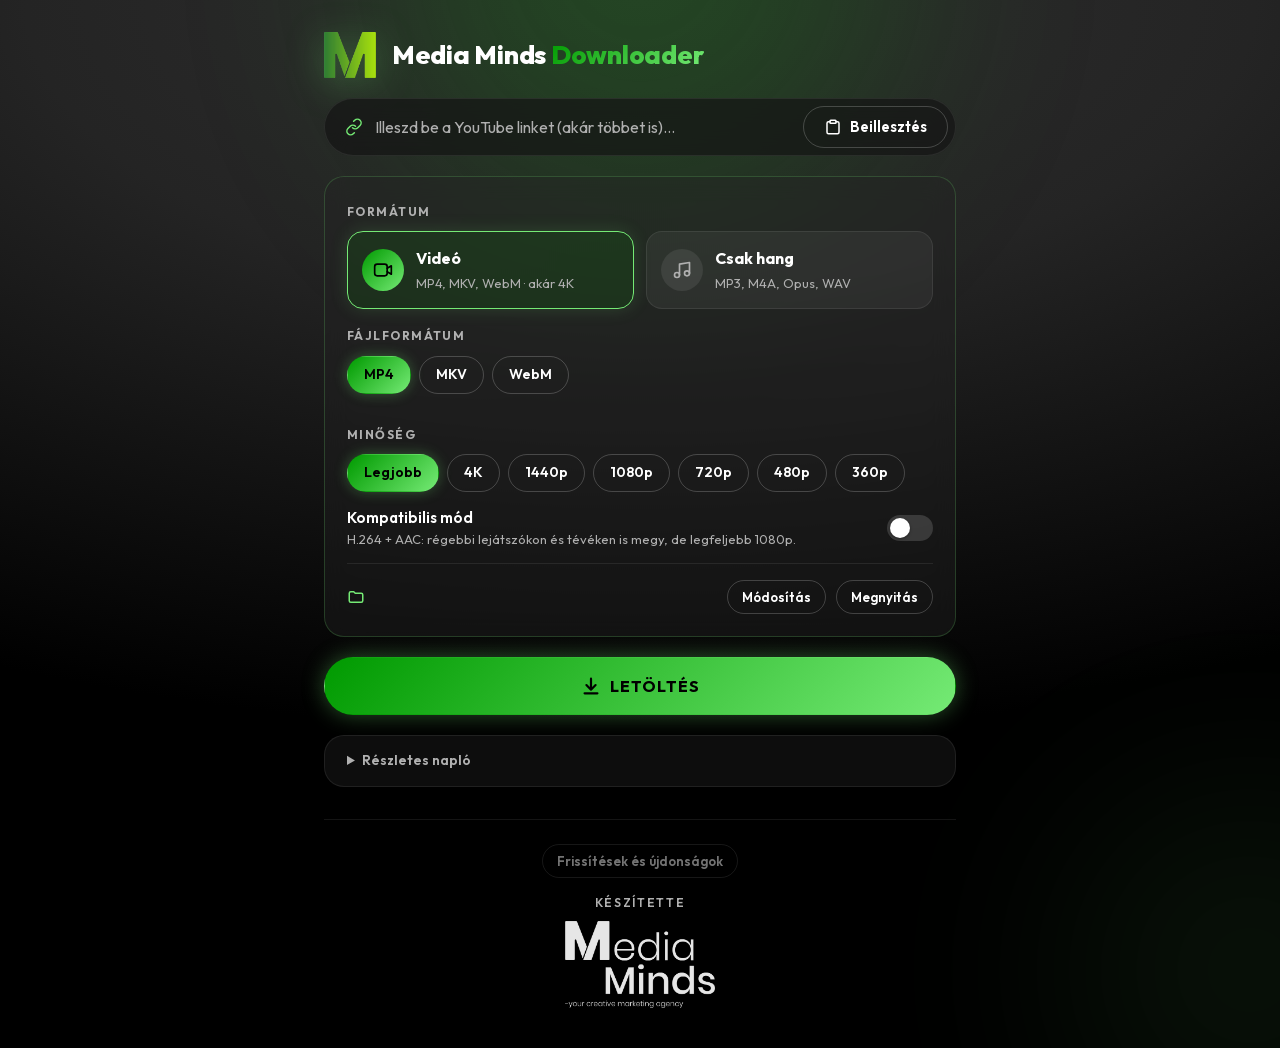
==== commit a5a3aca2: "feat: add in-app Windows updates and release notes" ====
--- a/ytletolto/web/index.html
+++ b/ytletolto/web/index.html
@@ -16,6 +16,11 @@
       <h1>Media Minds <span class="gradient-text">Downloader</span></h1>
     </header>
 
+    <section class="update-banner" id="update-banner" aria-label="Elérhető frissítés" hidden>
+      <div><p class="eyebrow">Új verzió érhető el</p><strong id="update-banner-title"></strong></div>
+      <button type="button" class="btn btn-ghost btn-sm" id="update-banner-open">Újdonságok és frissítés</button>
+    </section>
+
     <section class="hero">
       <form class="url-bar" id="url-form" autocomplete="off">
         <svg class="url-icon" viewBox="0 0 24 24" aria-hidden="true"><path d="M10 13a5 5 0 0 0 7.07 0l3-3a5 5 0 0 0-7.07-7.07l-1.5 1.5M14 11a5 5 0 0 0-7.07 0l-3 3a5 5 0 0 0 7.07 7.07l1.5-1.5"/></svg>
@@ -81,6 +86,36 @@
 
     <!-- autocomplete="off": a motor ne állítsa vissza az űrlapot a mentett beállítások helyett -->
     <form class="card" autocomplete="off" onsubmit="return false">
+      <div class="preview editor-preview" id="editor-preview" hidden>
+        <div class="thumb" id="editor-thumb"></div>
+        <div class="preview-body">
+          <p class="eyebrow">Kiválasztott videó</p>
+          <h2 id="editor-title"></h2>
+          <p class="muted" id="editor-meta"></p>
+        </div>
+      </div>
+      <p class="hint" id="editor-loading" role="status" hidden>Videó adatainak betöltése…</p>
+      <p class="inline-error" id="editor-error" role="alert" hidden></p>
+
+      <section class="range-section" id="range-section" aria-label="Letöltendő időtartomány" hidden>
+        <div class="range-heading">
+          <h3 class="card-title">Letöltendő részlet</h3>
+          <button type="button" class="btn btn-ghost btn-sm" id="range-reset">Teljes videó</button>
+        </div>
+        <div class="range-values">
+          <label for="range-start">Kezdet <output id="range-start-value">0:00</output></label>
+          <label for="range-end">Vége <output id="range-end-value">0:00</output></label>
+        </div>
+        <div class="range-slider" id="range-slider">
+          <div class="range-track"></div>
+          <div class="range-selection" id="range-selection"></div>
+          <input type="range" min="0" max="1" step="1" value="0" id="range-start" aria-label="Részlet kezdete">
+          <input type="range" min="0" max="1" step="1" value="1" id="range-end" aria-label="Részlet vége">
+        </div>
+        <div class="range-scale"><span>0:00</span><span id="range-duration"></span></div>
+        <p class="hint range-summary" id="range-summary" role="status"></p>
+      </section>
+
       <h3 class="card-title" id="mode-title">Formátum</h3>
       <div class="format-grid" role="radiogroup" id="mode-grid">
         <label class="format-option">
@@ -170,11 +205,37 @@
     <p class="warning-banner" id="tools-warning" hidden></p>
 
     <footer class="footer">
+      <button type="button" class="btn btn-ghost btn-sm" id="updates-open" disabled>Frissítések és újdonságok</button>
+      <small class="muted" id="app-version"></small>
       <span>Készítette</span>
       <img src="mm-wordmark.png" alt="MediaMinds – your creative marketing agency">
     </footer>
   </main>
 
+  <dialog class="updates-dialog" id="updates-dialog" aria-labelledby="updates-title">
+    <div class="updates-head">
+      <div><p class="eyebrow">Mindig naprakészen</p><h2 id="updates-title">Frissítések és újdonságok</h2></div>
+      <button type="button" class="btn btn-ghost btn-icon" id="updates-close" aria-label="Bezárás">✕</button>
+    </div>
+    <div class="update-summary">
+      <span class="version-pill" id="update-current"></span>
+      <span class="version-pill version-new" id="update-latest" hidden></span>
+    </div>
+    <p id="update-status" role="status" aria-live="polite"></p>
+    <progress id="update-progress" max="100" aria-label="Frissítés letöltése" hidden></progress>
+    <p class="inline-error" id="update-error" role="alert" hidden></p>
+    <section class="release-notes" aria-labelledby="notes-title">
+      <h3 class="card-title" id="notes-title">Kiadási megjegyzések · Patch notes</h3>
+      <p class="muted" id="release-date"></p>
+      <div id="release-notes">A kiadási megjegyzések az ellenőrzés után jelennek meg.</div>
+    </section>
+    <div class="updates-actions">
+      <button type="button" class="btn btn-ghost btn-sm" id="update-check">Frissítések keresése</button>
+      <button type="button" class="btn btn-primary" id="update-download" hidden>Frissítés letöltése</button>
+      <button type="button" class="btn btn-primary" id="update-install" hidden>Újraindítás és frissítés</button>
+    </div>
+  </dialog>
+
   <script src="app.js"></script>
 </body>
 </html>
--- a/ytletolto/web/app.css
+++ b/ytletolto/web/app.css
@@ -334,11 +334,16 @@
 }
 .playlist-item { display: flex; align-items: center; gap: 12px; padding: 6px 8px; border-radius: 12px; transition: background 0.2s var(--ease); }
 .playlist-item:hover { background: var(--surface); }
+.playlist-item.active { background: rgba(117, 234, 117, 0.09); box-shadow: inset 3px 0 var(--green-light); }
+.playlist-open { padding: 8px 0; border: 0; background: none; color: inherit; font: inherit; text-align: left; cursor: pointer; }
+.playlist-open:focus-visible { outline: 2px solid var(--green-light); outline-offset: 3px; border-radius: 4px; }
+.playlist-item.active .playlist-title { color: var(--green-light); }
 .playlist-index { flex: none; width: 28px; text-align: right; color: var(--muted); font-size: 13px; font-variant-numeric: tabular-nums; }
 .playlist-thumb { flex: none; width: 64px; aspect-ratio: 16 / 9; object-fit: cover; border-radius: 8px; background: var(--surface-strong); }
 .playlist-text { flex: 1; min-width: 0; display: flex; flex-direction: column; }
 .playlist-title { overflow: hidden; text-overflow: ellipsis; white-space: nowrap; font-size: 14px; font-weight: 600; }
 .playlist-text small { color: var(--muted); font-size: 12px; font-variant-numeric: tabular-nums; }
+.playlist-range { color: var(--green-light) !important; }
 .playlist-loading { display: flex; flex-direction: column; gap: 10px; }
 .playlist-loading .line { height: 36px; border-radius: 12px; margin: 0; }
 
@@ -360,6 +365,27 @@
 .segmented button[aria-pressed="true"] { color: var(--on-gradient); background: var(--gradient); }
 .segmented button:focus-visible { outline: 2px solid var(--green-light); outline-offset: 2px; }
 .segmented button:disabled { cursor: not-allowed; opacity: 0.6; }
+
+/* Ugyanaz a szerkesztő egyetlen videónál és a playlist aktív eleménél. */
+.editor-preview { padding: 0 0 20px; border: 0; border-bottom: 1px solid var(--border); border-radius: 0; background: none; box-shadow: none; }
+.range-section { padding-bottom: 20px; margin-bottom: 20px; border-bottom: 1px solid var(--border); }
+.range-heading, .range-values, .range-scale { display: flex; justify-content: space-between; align-items: center; gap: 16px; }
+.range-heading { margin-bottom: 16px; }
+.range-heading .card-title { margin: 0; }
+.range-values label { display: flex; flex-direction: column; gap: 4px; color: var(--muted); font-size: 12px; }
+.range-values label:last-child { text-align: right; }
+.range-values output { color: var(--text); font-size: 20px; font-weight: 600; font-variant-numeric: tabular-nums; }
+.range-slider { position: relative; height: 48px; touch-action: none; }
+.range-track, .range-selection { position: absolute; top: 21px; height: 6px; border-radius: 6px; pointer-events: none; }
+.range-track { left: 12px; right: 12px; background: var(--surface-strong); }
+.range-selection { background: var(--gradient); box-shadow: var(--glow); }
+.range-slider input { position: absolute; inset: 0; width: 100%; height: 48px; margin: 0; padding: 0; appearance: none; -webkit-appearance: none; pointer-events: none; background: transparent; }
+.range-slider input::-webkit-slider-thumb { appearance: none; -webkit-appearance: none; width: 24px; height: 30px; border: 3px solid var(--bg); border-radius: 9px; background: var(--green-light); box-shadow: 0 0 10px rgba(117, 234, 117, 0.25); pointer-events: auto; cursor: ew-resize; }
+.range-slider input::-moz-range-thumb { width: 18px; height: 24px; border: 3px solid var(--bg); border-radius: 9px; background: var(--green-light); pointer-events: auto; cursor: ew-resize; }
+.range-slider input::-moz-range-track { background: transparent; }
+.range-slider input:focus-visible { outline: 2px solid var(--green-light); outline-offset: 3px; border-radius: 10px; }
+.range-scale { color: var(--muted); font-size: 12px; font-variant-numeric: tabular-nums; }
+.range-summary { text-align: center; color: var(--green-light); margin: 10px 0 0; }
 
 .folder-row {
   display: flex;
@@ -457,6 +483,30 @@
 .warning-banner { margin: 0; padding: 12px 18px; border-radius: 14px; background: rgba(227, 195, 65, 0.1); color: var(--warning); font-size: 14px; }
 
 /* Lábléc */
+.update-banner { display: flex; align-items: center; justify-content: space-between; gap: 14px; padding: 16px 18px; border: 1px solid var(--glass-border); border-radius: var(--radius); background: rgba(0, 154, 0, 0.12); animation: rise 0.35s var(--ease); }
+.update-banner .eyebrow { margin: 0 0 3px; }
+.updates-dialog { width: min(620px, calc(100% - 32px)); max-height: calc(100% - 48px); padding: 26px; border: 1px solid var(--glass-border); border-radius: var(--radius); color: var(--text); background: linear-gradient(145deg, #2e352e, var(--bg) 45%); box-shadow: 0 24px 90px rgba(0, 0, 0, 0.65); overflow-y: auto; }
+.updates-dialog::backdrop { background: rgba(0, 0, 0, 0.7); backdrop-filter: blur(7px); }
+.updates-head { display: flex; justify-content: space-between; align-items: flex-start; gap: 14px; }
+.updates-head .eyebrow { margin: 0 0 6px; }
+.updates-head h2 { margin: 0; font-size: 24px; line-height: 1.2; }
+.updates-head .btn { flex: none; }
+.update-summary { display: flex; flex-wrap: wrap; gap: 8px; margin-top: 22px; }
+.version-pill { padding: 5px 12px; font-size: 12px; font-weight: 600; border-radius: 50px; background: var(--surface-strong); color: var(--muted); }
+.version-new { color: var(--green-light); border: 1px solid var(--glass-border); }
+#update-status { color: var(--muted); }
+#update-progress { width: 100%; height: 10px; accent-color: var(--green-light); }
+#update-progress::-webkit-progress-bar { background: var(--surface-strong); border-radius: 50px; }
+#update-progress::-webkit-progress-value { background: var(--gradient); border-radius: 50px; }
+.release-notes { margin: 22px 0; padding: 18px; border: 1px solid var(--border); border-radius: 16px; background: var(--surface); }
+.release-notes .card-title { margin: 0 0 10px; }
+#release-date { margin: 0 0 10px; font-size: 12px; }
+#release-notes { max-height: 260px; overflow-y: auto; white-space: pre-wrap; overflow-wrap: anywhere; font-size: 14px; user-select: text; -webkit-user-select: text; }
+.updates-actions { display: flex; justify-content: flex-end; flex-wrap: wrap; gap: 10px; }
+.updates-actions .btn-primary { width: auto; height: 42px; font-size: 13px; text-transform: none; letter-spacing: normal; }
+.updates-dialog .inline-error { border-radius: 12px; }
+.updates-dialog button:disabled, .btn-ghost:disabled { opacity: 0.45; cursor: not-allowed; }
+
 .footer { display: flex; flex-direction: column; align-items: center; gap: 8px; margin-top: 12px; padding-top: 24px; border-top: 1px solid var(--border); }
 .footer span { font-size: 12px; font-weight: 600; text-transform: uppercase; letter-spacing: 0.14em; color: var(--muted); }
 .footer img { width: 150px; height: auto; opacity: 0.9; }
@@ -466,6 +516,8 @@
 @keyframes slide { 0% { transform: translateX(-100%); } 100% { transform: translateX(290%); } }
 
 @media (max-width: 560px) {
+  .update-banner { align-items: flex-start; flex-direction: column; }
+  .updates-dialog { padding: 20px; }
   .preview { grid-template-columns: 1fr; }
   .format-grid { grid-template-columns: 1fr; }
   .q-item { grid-template-columns: 72px minmax(0, 1fr) auto; }
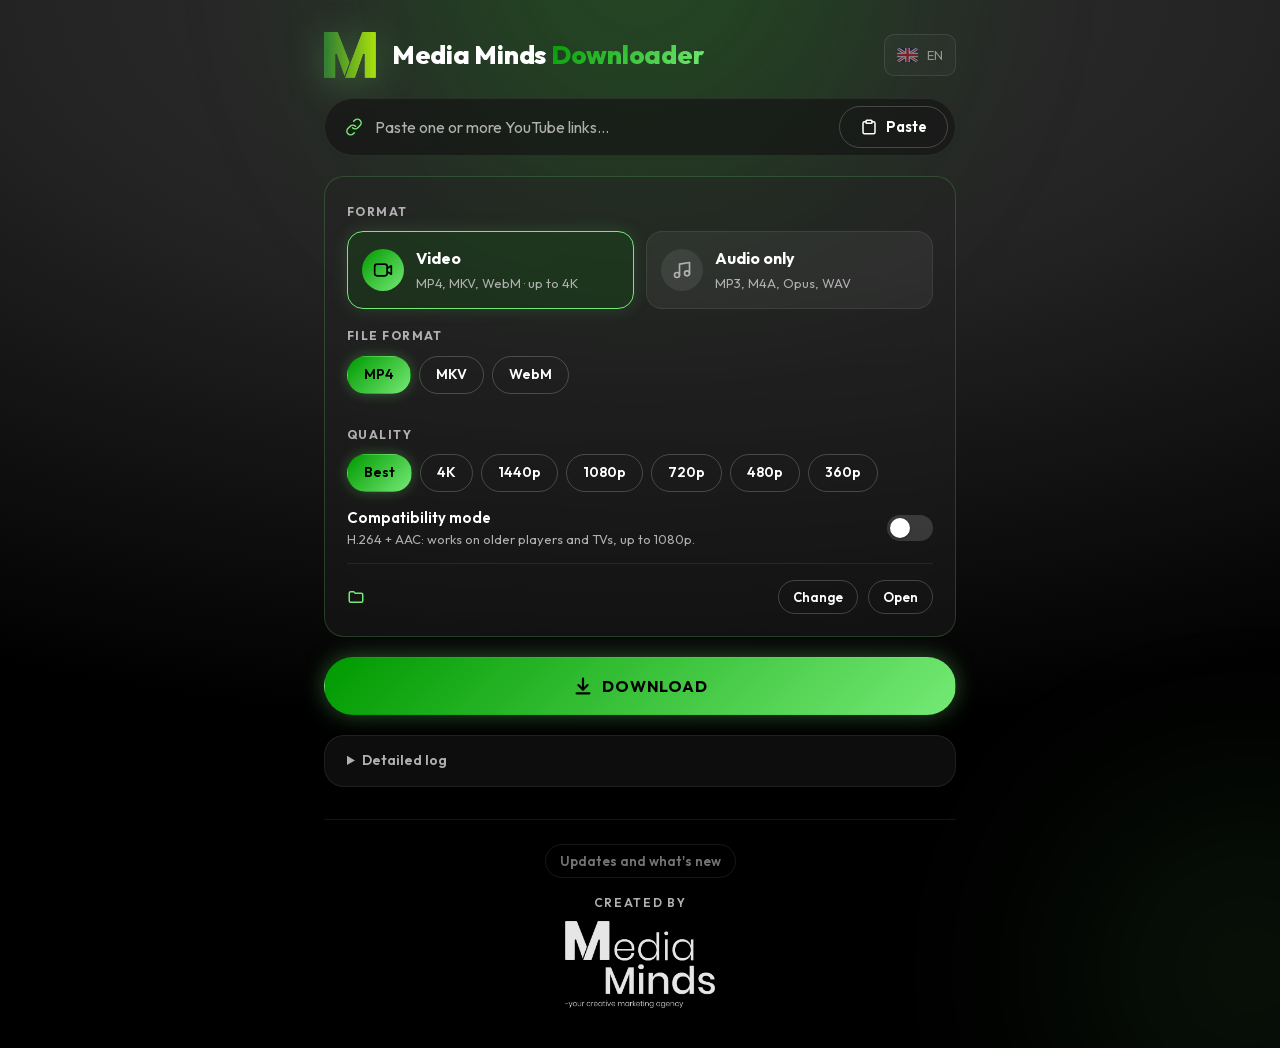
==== commit 8f805605: "feat: add Hungarian and English interface translations - Add a persistent language picker and transl" ====
--- a/ytletolto/web/index.html
+++ b/ytletolto/web/index.html
@@ -1,5 +1,5 @@
 <!doctype html>
-<html lang="hu">
+<html lang="en">
 <head>
   <meta charset="utf-8">
   <meta name="viewport" content="width=device-width, initial-scale=1">
@@ -11,23 +11,39 @@
   <div class="glow glow-b"></div>
 
   <main class="page">
-    <header class="brand">
-      <img src="mm-mark.png" alt="MediaMinds" class="brand-logo">
-      <h1>Media Minds <span class="gradient-text">Downloader</span></h1>
+    <header class="app-header">
+      <div class="brand">
+        <img src="mm-mark.png" alt="MediaMinds" class="brand-logo">
+        <h1>Media Minds <span class="gradient-text">Downloader</span></h1>
+      </div>
+      <div class="language-picker" id="language-picker">
+        <button type="button" id="language" class="language-trigger" value="en" data-i18n-aria-label="LANGUAGE" aria-haspopup="menu" aria-expanded="false" aria-controls="language-menu" disabled>
+          <img id="language-flag" src="flags/en.svg" alt="" aria-hidden="true">
+          <span id="language-code">EN</span>
+        </button>
+        <div id="language-menu" class="language-menu" role="menu" aria-labelledby="language" hidden>
+          <button type="button" role="menuitemradio" aria-checked="false" data-language="hu" lang="hu">
+            <img src="flags/hu.svg" alt="" aria-hidden="true"><span data-i18n="LANGUAGE_HUNGARIAN"></span><span class="language-check" aria-hidden="true">✓</span>
+          </button>
+          <button type="button" role="menuitemradio" aria-checked="true" data-language="en" lang="en">
+            <img src="flags/en.svg" alt="" aria-hidden="true"><span data-i18n="LANGUAGE_ENGLISH"></span><span class="language-check" aria-hidden="true">✓</span>
+          </button>
+        </div>
+      </div>
     </header>
 
-    <section class="update-banner" id="update-banner" aria-label="Elérhető frissítés" hidden>
-      <div><p class="eyebrow">Új verzió érhető el</p><strong id="update-banner-title"></strong></div>
-      <button type="button" class="btn btn-ghost btn-sm" id="update-banner-open">Újdonságok és frissítés</button>
+    <section class="update-banner" id="update-banner"  data-i18n-aria-label="UPDATE_AVAILABLE" hidden>
+      <div><p class="eyebrow" data-i18n="NEW_VERSION_AVAILABLE"></p><strong id="update-banner-title"></strong></div>
+      <button type="button" class="btn btn-ghost btn-sm" id="update-banner-open" data-i18n="UPDATE_BANNER_ACTION"></button>
     </section>
 
     <section class="hero">
       <form class="url-bar" id="url-form" autocomplete="off">
         <svg class="url-icon" viewBox="0 0 24 24" aria-hidden="true"><path d="M10 13a5 5 0 0 0 7.07 0l3-3a5 5 0 0 0-7.07-7.07l-1.5 1.5M14 11a5 5 0 0 0-7.07 0l-3 3a5 5 0 0 0 7.07 7.07l1.5-1.5"/></svg>
-        <input id="url" type="url" placeholder="Illeszd be a YouTube linket (akár többet is)…" spellcheck="false" aria-label="YouTube link">
+        <input id="url" type="url"  data-i18n-placeholder="URL_PLACEHOLDER" spellcheck="false"  data-i18n-aria-label="YOUTUBE_LINK">
         <button type="button" class="btn btn-ghost" id="paste-btn">
           <svg viewBox="0 0 24 24" aria-hidden="true"><rect x="8" y="3" width="8" height="4" rx="1"/><path d="M16 5h2a2 2 0 0 1 2 2v12a2 2 0 0 1-2 2H6a2 2 0 0 1-2-2V7a2 2 0 0 1 2-2h2"/></svg>
-          Beillesztés
+          <span data-i18n="PASTE"></span>
         </button>
       </form>
 
@@ -37,7 +53,7 @@
           <span class="duration" id="duration" hidden></span>
         </div>
         <div class="preview-body">
-          <p class="eyebrow" id="preview-kind">Videó</p>
+          <p class="eyebrow" id="preview-kind" data-i18n="VIDEO"></p>
           <h2 id="title"></h2>
           <p class="muted" id="uploader"></p>
         </div>
@@ -53,7 +69,7 @@
       <div class="batch" id="batch" hidden>
         <div class="batch-head">
           <p class="eyebrow" id="batch-count"></p>
-          <button type="button" class="btn btn-ghost btn-sm" id="batch-clear">Mégse</button>
+          <button type="button" class="btn btn-ghost btn-sm" id="batch-clear" data-i18n="CANCEL"></button>
         </div>
         <ul class="batch-list" id="batch-list"></ul>
       </div>
@@ -62,17 +78,17 @@
       <p class="inline-note" id="notice" hidden></p>
     </section>
 
-    <section class="card playlist-card" id="playlist-card" aria-label="A lejátszási lista elemei" hidden>
+    <section class="card playlist-card" id="playlist-card"  data-i18n-aria-label="PLAYLIST_ITEMS_LABEL" hidden>
       <div class="playlist-head">
         <div>
-          <h3 class="card-title">A lista elemei</h3>
+          <h3 class="card-title" data-i18n="PLAYLIST_ITEMS"></h3>
           <p class="hint" id="playlist-summary"></p>
         </div>
         <div class="playlist-bulk">
-          <button type="button" class="btn btn-ghost btn-sm" data-select="all">Mind kijelölése</button>
-          <button type="button" class="btn btn-ghost btn-sm" data-select="none">Kijelölés törlése</button>
-          <button type="button" class="btn btn-ghost btn-sm" data-all="video">Mind videó</button>
-          <button type="button" class="btn btn-ghost btn-sm" data-all="audio">Mind hang</button>
+          <button type="button" class="btn btn-ghost btn-sm" data-select="all" data-i18n="SELECT_ALL"></button>
+          <button type="button" class="btn btn-ghost btn-sm" data-select="none" data-i18n="DESELECT_ALL"></button>
+          <button type="button" class="btn btn-ghost btn-sm" data-all="video" data-i18n="ALL_VIDEO"></button>
+          <button type="button" class="btn btn-ghost btn-sm" data-all="audio" data-i18n="ALL_AUDIO"></button>
         </div>
       </div>
       <ol class="playlist-items" id="playlist-items"></ol>
@@ -89,53 +105,53 @@
       <div class="preview editor-preview" id="editor-preview" hidden>
         <div class="thumb" id="editor-thumb"></div>
         <div class="preview-body">
-          <p class="eyebrow">Kiválasztott videó</p>
+          <p class="eyebrow" data-i18n="SELECTED_VIDEO"></p>
           <h2 id="editor-title"></h2>
           <p class="muted" id="editor-meta"></p>
         </div>
       </div>
-      <p class="hint" id="editor-loading" role="status" hidden>Videó adatainak betöltése…</p>
+      <p class="hint" id="editor-loading" role="status" hidden data-i18n="LOADING_VIDEO_DETAILS"></p>
       <p class="inline-error" id="editor-error" role="alert" hidden></p>
 
-      <section class="range-section" id="range-section" aria-label="Letöltendő időtartomány" hidden>
+      <section class="range-section" id="range-section"  data-i18n-aria-label="DOWNLOAD_TIME_RANGE" hidden>
         <div class="range-heading">
-          <h3 class="card-title">Letöltendő részlet</h3>
-          <button type="button" class="btn btn-ghost btn-sm" id="range-reset">Teljes videó</button>
+          <h3 class="card-title" data-i18n="DOWNLOAD_SECTION"></h3>
+          <button type="button" class="btn btn-ghost btn-sm" id="range-reset" data-i18n="FULL_VIDEO"></button>
         </div>
         <div class="range-values">
-          <label for="range-start">Kezdet <output id="range-start-value">0:00</output></label>
-          <label for="range-end">Vége <output id="range-end-value">0:00</output></label>
+          <label for="range-start"><span data-i18n="START"></span> <output id="range-start-value">0:00</output></label>
+          <label for="range-end"><span data-i18n="END"></span> <output id="range-end-value">0:00</output></label>
         </div>
         <div class="range-slider" id="range-slider">
           <div class="range-track"></div>
           <div class="range-selection" id="range-selection"></div>
-          <input type="range" min="0" max="1" step="1" value="0" id="range-start" aria-label="Részlet kezdete">
-          <input type="range" min="0" max="1" step="1" value="1" id="range-end" aria-label="Részlet vége">
+          <input type="range" min="0" max="1" step="1" value="0" id="range-start"  data-i18n-aria-label="SECTION_START">
+          <input type="range" min="0" max="1" step="1" value="1" id="range-end"  data-i18n-aria-label="SECTION_END">
         </div>
         <div class="range-scale"><span>0:00</span><span id="range-duration"></span></div>
         <p class="hint range-summary" id="range-summary" role="status"></p>
       </section>
 
-      <h3 class="card-title" id="mode-title">Formátum</h3>
+      <h3 class="card-title" id="mode-title" data-i18n="FORMAT"></h3>
       <div class="format-grid" role="radiogroup" id="mode-grid">
         <label class="format-option">
           <input type="radio" name="mode" value="video" checked>
           <span class="format-box">
             <span class="format-icon"><svg viewBox="0 0 24 24"><rect x="2" y="5" width="15" height="14" rx="3"/><path d="m17 10 5-3v10l-5-3"/></svg></span>
-            <span><strong>Videó</strong><small>MP4, MKV, WebM · akár 4K</small></span>
+            <span><strong data-i18n="VIDEO"></strong><small data-i18n="VIDEO_FORMATS_HINT"></small></span>
           </span>
         </label>
         <label class="format-option">
           <input type="radio" name="mode" value="audio">
           <span class="format-box">
             <span class="format-icon"><svg viewBox="0 0 24 24"><path d="M9 18V5l12-2v13"/><circle cx="6" cy="18" r="3"/><circle cx="18" cy="16" r="3"/></svg></span>
-            <span><strong>Csak hang</strong><small>MP3, M4A, Opus, WAV</small></span>
+            <span><strong data-i18n="AUDIO_ONLY"></strong><small>MP3, M4A, Opus, WAV</small></span>
           </span>
         </label>
       </div>
 
       <div class="format-options" id="video-options">
-        <h3 class="card-title" id="video-format-title">Fájlformátum</h3>
+        <h3 class="card-title" id="video-format-title" data-i18n="FILE_FORMAT"></h3>
         <div class="chips" role="radiogroup" id="container">
           <label><input type="radio" name="container" value="mp4" checked><span>MP4</span></label>
           <label><input type="radio" name="container" value="mkv"><span>MKV</span></label>
@@ -143,19 +159,19 @@
         </div>
         <p class="hint" id="container-hint"></p>
 
-        <h3 class="card-title">Minőség</h3>
+        <h3 class="card-title" data-i18n="QUALITY"></h3>
         <div class="chips" role="radiogroup" id="quality"></div>
         <label class="switch-row" id="compatible-row">
           <span>
-            <strong>Kompatibilis mód</strong>
-            <small>H.264 + AAC: régebbi lejátszókon és tévéken is megy, de legfeljebb 1080p.</small>
+            <strong data-i18n="COMPATIBILITY_MODE"></strong>
+            <small data-i18n="COMPATIBILITY_HINT"></small>
           </span>
           <input type="checkbox" id="compatible" class="switch">
         </label>
       </div>
 
       <div class="format-options" id="audio-options" hidden>
-        <h3 class="card-title" id="audio-format-title">Fájlformátum</h3>
+        <h3 class="card-title" id="audio-format-title" data-i18n="FILE_FORMAT"></h3>
         <div class="chips" role="radiogroup" id="audio-format">
           <label><input type="radio" name="audio_format" value="mp3" checked><span>MP3</span></label>
           <label><input type="radio" name="audio_format" value="m4a"><span>M4A</span></label>
@@ -167,8 +183,8 @@
 
       <label class="switch-row" id="playlist-row" hidden>
         <span>
-          <strong>Teljes lejátszási lista</strong>
-          <small>A videó egy lejátszási listához tartozik. Bekapcsolva a teljes listát letölti, nem csak ezt a videót; elemenként választhatsz videót vagy hangot.</small>
+          <strong data-i18n="ENTIRE_PLAYLIST"></strong>
+          <small data-i18n="ENTIRE_PLAYLIST_HINT"></small>
         </span>
         <input type="checkbox" id="playlist" class="switch">
       </label>
@@ -176,66 +192,66 @@
       <div class="folder-row">
         <svg viewBox="0 0 24 24" aria-hidden="true"><path d="M3 7a2 2 0 0 1 2-2h4l2 2h8a2 2 0 0 1 2 2v8a2 2 0 0 1-2 2H5a2 2 0 0 1-2-2z"/></svg>
         <span class="folder-path" id="folder" title=""></span>
-        <button type="button" class="btn btn-ghost btn-sm" id="choose-folder">Módosítás</button>
-        <button type="button" class="btn btn-ghost btn-sm" id="open-folder">Megnyitás</button>
+        <button type="button" class="btn btn-ghost btn-sm" id="choose-folder" data-i18n="CHANGE"></button>
+        <button type="button" class="btn btn-ghost btn-sm" id="open-folder" data-i18n="OPEN"></button>
       </div>
     </form>
 
     <section class="action">
       <button class="btn btn-primary" id="download-btn">
         <svg viewBox="0 0 24 24" aria-hidden="true"><path d="M12 4v12m0 0-5-5m5 5 5-5M5 20h14"/></svg>
-        <span id="download-label">Letöltés</span>
+        <span id="download-label" data-i18n="DOWNLOAD"></span>
       </button>
     </section>
 
     <section class="card queue" id="queue" hidden>
       <div class="queue-head">
-        <h3 class="card-title">Letöltési sor</h3>
+        <h3 class="card-title" data-i18n="DOWNLOAD_QUEUE"></h3>
         <span class="queue-count" id="queue-count"></span>
-        <button type="button" class="btn btn-ghost btn-sm" id="clear-finished" hidden>Befejezettek törlése</button>
+        <button type="button" class="btn btn-ghost btn-sm" id="clear-finished" hidden data-i18n="CLEAR_FINISHED"></button>
       </div>
       <ul class="queue-list" id="queue-list"></ul>
     </section>
 
     <details class="log">
-      <summary>Részletes napló</summary>
+      <summary data-i18n="DETAILED_LOG"></summary>
       <pre id="log"></pre>
     </details>
 
     <p class="warning-banner" id="tools-warning" hidden></p>
 
     <footer class="footer">
-      <button type="button" class="btn btn-ghost btn-sm" id="updates-open" disabled>Frissítések és újdonságok</button>
+      <button type="button" class="btn btn-ghost btn-sm" id="updates-open" disabled data-i18n="UPDATES_AND_WHAT_S_NEW"></button>
       <small class="muted" id="app-version"></small>
-      <span>Készítette</span>
+      <span data-i18n="CREATED_BY"></span>
       <img src="mm-wordmark.png" alt="MediaMinds – your creative marketing agency">
     </footer>
   </main>
 
   <dialog class="updates-dialog" id="updates-dialog" aria-labelledby="updates-title">
     <div class="updates-head">
-      <div><p class="eyebrow">Mindig naprakészen</p><h2 id="updates-title">Frissítések és újdonságok</h2></div>
-      <button type="button" class="btn btn-ghost btn-icon" id="updates-close" aria-label="Bezárás">✕</button>
+      <div><p class="eyebrow" data-i18n="STAY_UP_TO_DATE"></p><h2 id="updates-title" data-i18n="UPDATES_AND_WHAT_S_NEW"></h2></div>
+      <button type="button" class="btn btn-ghost btn-icon" id="updates-close"  data-i18n-aria-label="CLOSE">✕</button>
     </div>
     <div class="update-summary">
       <span class="version-pill" id="update-current"></span>
       <span class="version-pill version-new" id="update-latest" hidden></span>
     </div>
     <p id="update-status" role="status" aria-live="polite"></p>
-    <progress id="update-progress" max="100" aria-label="Frissítés letöltése" hidden></progress>
+    <progress id="update-progress" max="100"  data-i18n-aria-label="DOWNLOAD_UPDATE" hidden></progress>
     <p class="inline-error" id="update-error" role="alert" hidden></p>
     <section class="release-notes" aria-labelledby="notes-title">
-      <h3 class="card-title" id="notes-title">Kiadási megjegyzések · Patch notes</h3>
+      <h3 class="card-title" id="notes-title" data-i18n="RELEASE_NOTES"></h3>
       <p class="muted" id="release-date"></p>
-      <div id="release-notes">A kiadási megjegyzések az ellenőrzés után jelennek meg.</div>
+      <div id="release-notes" data-i18n="RELEASE_NOTES_PLACEHOLDER"></div>
     </section>
     <div class="updates-actions">
-      <button type="button" class="btn btn-ghost btn-sm" id="update-check">Frissítések keresése</button>
-      <button type="button" class="btn btn-primary" id="update-download" hidden>Frissítés letöltése</button>
-      <button type="button" class="btn btn-primary" id="update-install" hidden>Újraindítás és frissítés</button>
+      <button type="button" class="btn btn-ghost btn-sm" id="update-check" data-i18n="CHECK_FOR_UPDATES"></button>
+      <button type="button" class="btn btn-primary" id="update-download" hidden data-i18n="DOWNLOAD_UPDATE"></button>
+      <button type="button" class="btn btn-primary" id="update-install" hidden data-i18n="RESTART_AND_UPDATE"></button>
     </div>
   </dialog>
 
-  <script src="app.js"></script>
+  <script type="module" src="app.js"></script>
 </body>
 </html>
--- a/ytletolto/web/app.css
+++ b/ytletolto/web/app.css
@@ -81,9 +81,23 @@
 }
 
 /* Fejléc */
+.app-header { display: flex; align-items: center; justify-content: space-between; flex-wrap: wrap; gap: 16px; }
 .brand { display: flex; align-items: center; gap: 16px; }
 .brand-logo { width: 52px; height: auto; filter: drop-shadow(0 6px 18px rgba(117, 234, 117, 0.3)); }
 .brand h1 { margin: 0; font-size: 26px; font-weight: 800; letter-spacing: -0.01em; line-height: 1.1; }
+
+.language-picker { position: relative; flex: none; margin-left: auto; font-size: 13px; }
+.language-picker img { width: 21px; height: 14px; border-radius: 3px; pointer-events: none; flex: none; }
+.language-trigger { display: flex; align-items: center; gap: 9px; font: inherit; color: var(--text); background: var(--surface); border: 1px solid var(--border-strong); border-radius: 10px; padding: 10px 12px; cursor: pointer; transition: background 0.15s, border-color 0.15s; }
+.language-trigger:hover, .language-trigger[aria-expanded="true"] { background: var(--surface-strong); border-color: var(--muted); }
+.language-trigger:disabled { cursor: default; opacity: 0.5; }
+.language-picker button:focus-visible { outline: 2px solid var(--green-light); outline-offset: 3px; }
+.language-menu { position: absolute; right: 0; top: calc(100% + 7px); z-index: 10; min-width: 164px; padding: 5px; background: #303030; border: 1px solid var(--border-strong); border-radius: 12px; box-shadow: 0 10px 25px rgba(0, 0, 0, 0.35); }
+.language-menu button { display: flex; align-items: center; gap: 10px; width: 100%; padding: 10px; border: 0; border-radius: 7px; background: transparent; color: var(--text); font: inherit; text-align: left; cursor: pointer; }
+.language-menu button:hover { background: var(--surface-strong); }
+.language-menu button[aria-checked="true"] { color: var(--green-light); background: rgba(117, 234, 117, 0.06); }
+.language-check { margin-left: auto; visibility: hidden; }
+.language-menu button[aria-checked="true"] .language-check { visibility: visible; }
 
 /* Link mező */
 .hero { display: flex; flex-direction: column; gap: 14px; }
@@ -280,6 +294,8 @@
 .chips span:hover { border-color: var(--green-light); color: var(--green-light); }
 .chips input:checked + span { color: var(--on-gradient); background: var(--gradient); border-color: transparent; box-shadow: 0 0 14px rgba(117, 234, 117, 0.3); }
 .chips small { margin-left: 6px; font-size: 12px; font-weight: 500; opacity: 0.7; }
+/* Részletnél a teljes fájl mérete nem érvényes, de a helye maradjon meg. */
+.chips.has-section small { visibility: hidden; }
 .chips input:focus-visible + span { outline: 2px solid var(--green-light); outline-offset: 3px; }
 
 .switch-row { display: flex; align-items: center; justify-content: space-between; gap: 16px; cursor: pointer; }
@@ -343,7 +359,9 @@
 .playlist-text { flex: 1; min-width: 0; display: flex; flex-direction: column; }
 .playlist-title { overflow: hidden; text-overflow: ellipsis; white-space: nowrap; font-size: 14px; font-weight: 600; }
 .playlist-text small { color: var(--muted); font-size: 12px; font-variant-numeric: tabular-nums; }
-.playlist-range { color: var(--green-light) !important; }
+.playlist-range { min-height: 1.55em; color: var(--green-light) !important; }
+/* A kijelölés felirata ne tolja el a lista alatti szerkesztőt húzás közben. */
+.playlist-range[hidden] { display: block !important; visibility: hidden; }
 .playlist-loading { display: flex; flex-direction: column; gap: 10px; }
 .playlist-loading .line { height: 36px; border-radius: 12px; margin: 0; }
 
@@ -447,6 +465,7 @@
 
 .q-body { min-width: 0; display: flex; flex-direction: column; gap: 2px; }
 .q-title { overflow: hidden; text-overflow: ellipsis; white-space: nowrap; font-size: 14px; font-weight: 600; }
+.q-playlist { overflow: hidden; text-overflow: ellipsis; white-space: nowrap; font-size: 12px; color: var(--muted); }
 .q-meta { display: flex; gap: 6px; min-width: 0; font-size: 13px; color: var(--muted); }
 .q-format { flex: none; font-weight: 600; color: var(--green-light); }
 .q-status { min-width: 0; overflow: hidden; text-overflow: ellipsis; white-space: nowrap; font-variant-numeric: tabular-nums; }
